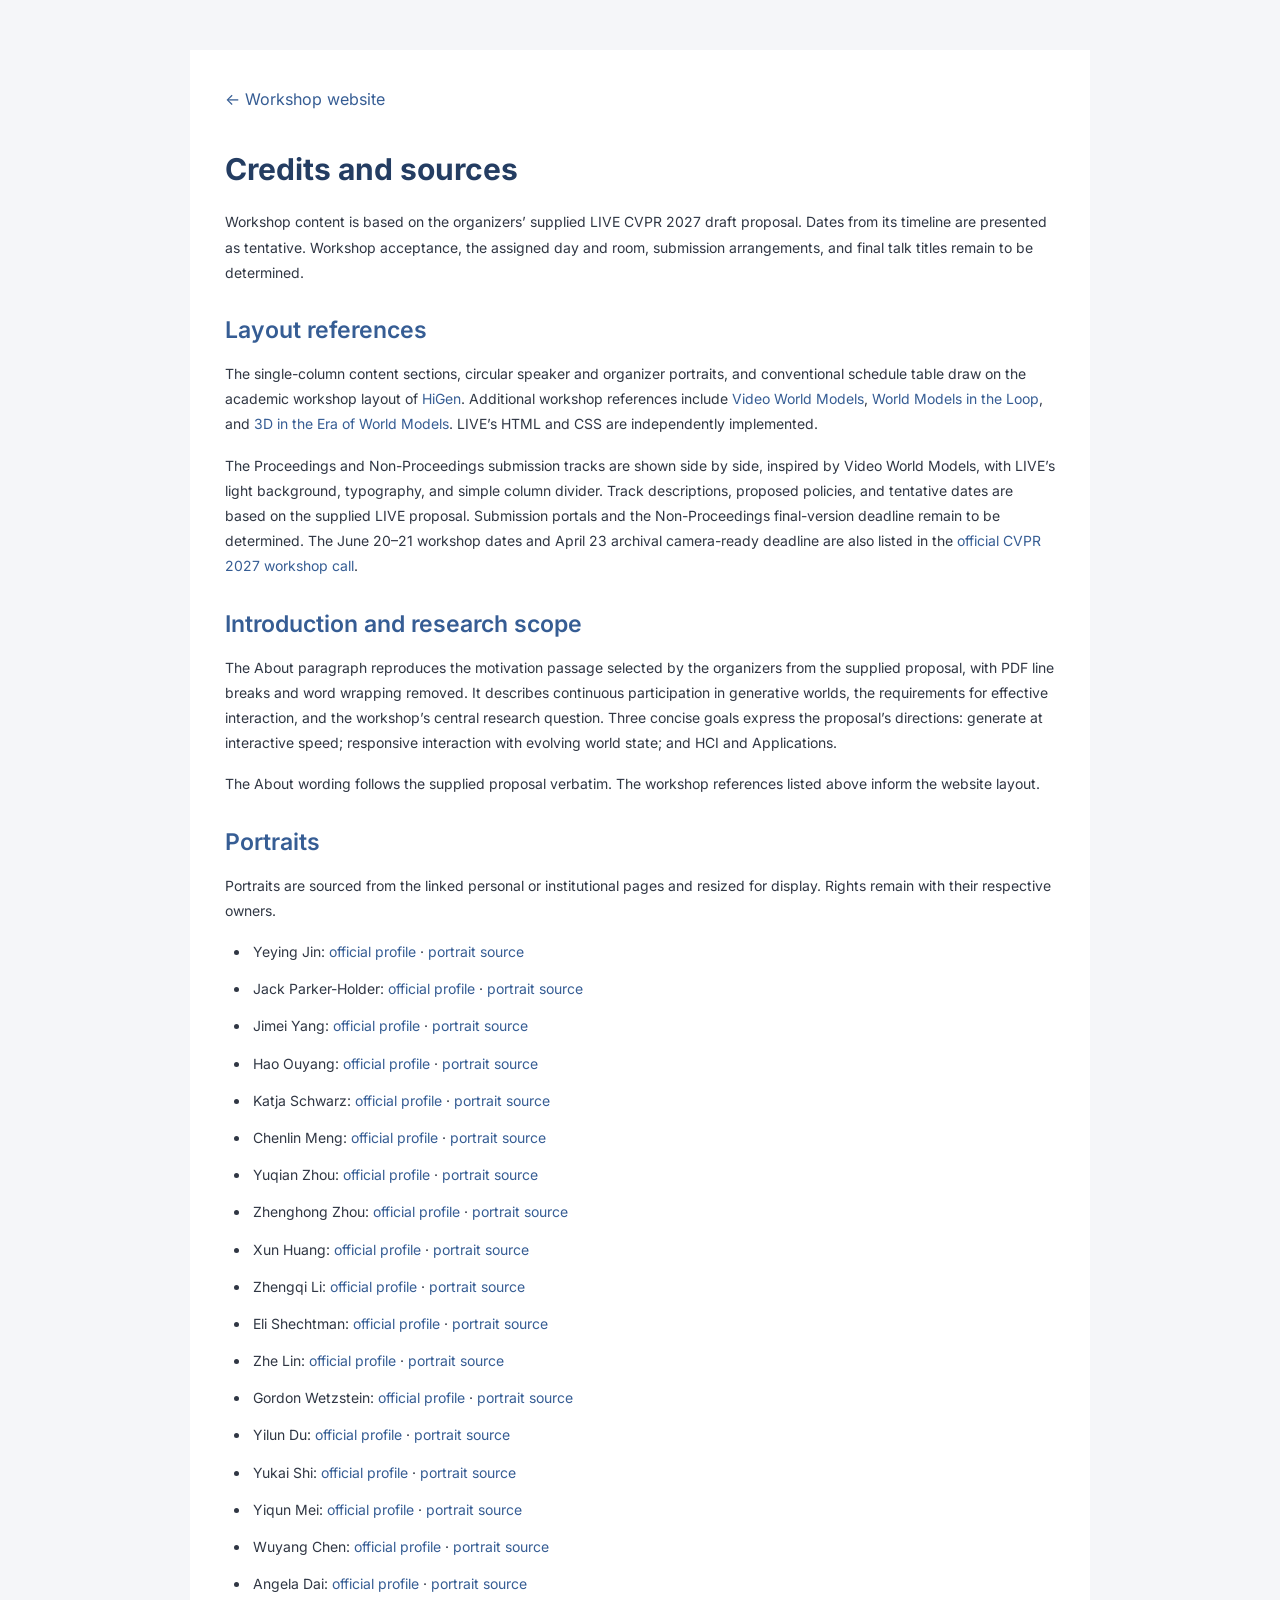
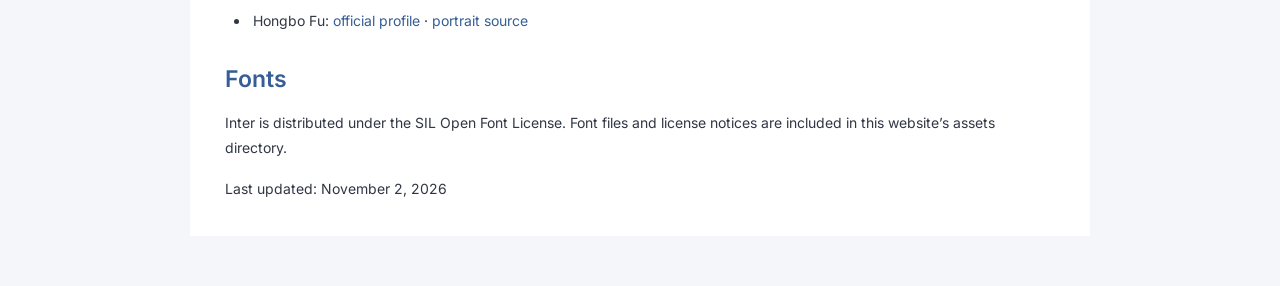
==== credits.html @ 4d847741 "Initial submit" ====
<!doctype html>
<html lang="en"><head><meta charset="utf-8"><meta name="viewport" content="width=device-width, initial-scale=1">
<meta name="robots" content="noindex, nofollow"><title>Credits | LIVE Workshop</title>
<link rel="stylesheet" href="assets/fonts/fonts.css"><link rel="stylesheet" href="styles.css?v=text-header-20261102"></head>
<body><main class="credits"><a class="back-link" href="index.html">← Workshop website</a>
<h1>Credits and sources</h1>
<p>Workshop content is based on the organizers’ supplied LIVE CVPR 2027 draft proposal. Dates from its timeline are presented as tentative. Workshop acceptance, the assigned day and room, submission arrangements, and final talk titles remain to be determined.</p>
<h2>Layout references</h2>
<p>The single-column content sections, circular speaker and organizer portraits, and conventional schedule table draw on the academic workshop layout of <a href="https://higen-2025.github.io/">HiGen</a>. Additional workshop references include <a href="https://videoworldmodel-workshop.github.io/">Video World Models</a>, <a href="https://eccv26woop.github.io/">World Models in the Loop</a>, and <a href="https://eccv2026-3d-world-models.github.io/">3D in the Era of World Models</a>. LIVE’s HTML and CSS are independently implemented.</p>
<p>The Proceedings and Non-Proceedings submission tracks are shown side by side, inspired by Video World Models, with LIVE’s light background, typography, and simple column divider. Track descriptions, proposed policies, and tentative dates are based on the supplied LIVE proposal. Submission portals and the Non-Proceedings final-version deadline remain to be determined. The June 20–21 workshop dates and April 23 archival camera-ready deadline are also listed in the <a href="https://cvpr.thecvf.com/Conferences/2027/CallForWorkshops">official CVPR 2027 workshop call</a>.</p>
<h2>Introduction and research scope</h2><p>The About paragraph reproduces the motivation passage selected by the organizers from the supplied proposal, with PDF line breaks and word wrapping removed. It describes continuous participation in generative worlds, the requirements for effective interaction, and the workshop’s central research question. Three concise goals express the proposal’s directions: generate at interactive speed; responsive interaction with evolving world state; and HCI and Applications.</p>
<p>The About wording follows the supplied proposal verbatim. The workshop references listed above inform the website layout.</p>
<h2>Portraits</h2><p>Portraits are sourced from the linked personal or institutional pages and resized for display. Rights remain with their respective owners.</p><ul><li>Yeying Jin: <a href="https://jinyeying.github.io/">official profile</a> · <a href="https://jinyeying.github.io/images/yeying.jpg">portrait source</a></li>
<li>Jack Parker-Holder: <a href="https://jparkerholder.github.io/">official profile</a> · <a href="https://videoworldmodel-workshop.github.io/images/jack_parker_holder.png">portrait source</a></li>
<li>Jimei Yang: <a href="https://jimeiyang.github.io/">official profile</a> · <a href="https://jimeiyang.github.io/contents/jimeiyang.jpg">portrait source</a></li>
<li>Hao Ouyang: <a href="https://ken-ouyang.github.io/">official profile</a> · <a href="https://ken-ouyang.github.io/images_new/hao_1.jpg">portrait source</a></li>
<li>Katja Schwarz: <a href="https://katjaschwarz.github.io/">official profile</a> · <a href="https://katjaschwarz.github.io/assets/img/prof_pic.jpg?2bc651bc829a3066238ff67006ebf85c">portrait source</a></li>
<li>Chenlin Meng: <a href="https://cs.stanford.edu/~chenlin/">official profile</a> · <a href="https://cs.stanford.edu/~chenlin/public/chenlin.png">portrait source</a></li>
<li>Yuqian Zhou: <a href="https://yzhouas.github.io/">official profile</a> · <a href="https://yzhouas.github.io/images/profilephoto.jpeg">portrait source</a></li>
<li>Zhenghong Zhou: <a href="https://zhouzhenghong-gt.github.io/">official profile</a> · <a href="https://zhouzhenghong-gt.github.io/images/person1.png">portrait source</a></li>
<li>Xun Huang: <a href="https://www.xunhuang.me/">official profile</a> · <a href="https://www.xunhuang.me/imgs/profile-photo.jpg">portrait source</a></li>
<li>Zhengqi Li: <a href="https://zhengqili.github.io/">official profile</a> · <a href="https://zhengqili.github.io/images/zhengqi_3.jpg">portrait source</a></li>
<li>Eli Shechtman: <a href="https://research.adobe.com/person/eli-shechtman/">official profile</a> · <a href="https://research.adobe.com/wp-content/uploads/2015/10/Eli_Shechtman_May13-copy-1024x972.jpg">portrait source</a></li>
<li>Zhe Lin: <a href="https://research.adobe.com/person/zhe-lin/">official profile</a> · <a href="https://research.adobe.com/wp-content/uploads/2015/10/person-zhe-lin.jpg">portrait source</a></li>
<li>Gordon Wetzstein: <a href="https://web.stanford.edu/~gordonwz/">official profile</a> · <a href="https://web.stanford.edu/~gordonwz/images/gordon_wetzstein_small.jpg">portrait source</a></li>
<li>Yilun Du: <a href="https://yilundu.github.io/">official profile</a> · <a href="https://yilundu.github.io/images/yilun8_avatar.jpg">portrait source</a></li>
<li>Yukai Shi: <a href="https://shiyukai26.github.io/info/">official profile</a> · <a href="https://shiyukai26.github.io/info/images/yukai.jpg">portrait source</a></li>
<li>Yiqun Mei: <a href="https://yiqunmei.net/">official profile</a> · <a href="https://yiqunmei.net/assets/image/large.gif">portrait source</a></li>
<li>Wuyang Chen: <a href="https://delta-lab-ai.github.io/people.html">official profile</a> · <a href="https://delta-lab-ai.github.io/images/wuyang_chen.jpg">portrait source</a></li>
<li>Angela Dai: <a href="https://www.3dunderstanding.org/team.html">official profile</a> · <a href="https://www.3dunderstanding.org/team/00_angela_dai/picture.jpg">portrait source</a></li>
<li>Hongbo Fu: <a href="https://hongbofu.people.ust.hk/">official profile</a> · <a href="https://hongbofu.people.ust.hk/images/hongbo_2019.jpg">portrait source</a></li></ul>
<h2>Fonts</h2><p>Inter is distributed under the SIL Open Font License. Font files and license notices are included in this website’s assets directory.</p>
<p>Last updated: November 2, 2026</p></main></body></html>
---- assets/fonts/fonts.css ----
@font-face {
  font-family: 'Inter';
  font-style: normal;
  font-weight: 400;
  font-display: swap;
  src: url(./inter-400.ttf) format('truetype');
}

@font-face {
  font-family: 'Inter';
  font-style: normal;
  font-weight: 500;
  font-display: swap;
  src: url(./inter-500.ttf) format('truetype');
}

@font-face {
  font-family: 'Inter';
  font-style: normal;
  font-weight: 600;
  font-display: swap;
  src: url(./inter-600.ttf) format('truetype');
}

@font-face {
  font-family: 'Inter';
  font-style: normal;
  font-weight: 700;
  font-display: swap;
  src: url(./inter-700.ttf) format('truetype');
}

@font-face {
  font-family: 'Space Grotesk';
  font-style: normal;
  font-weight: 700;
  font-display: swap;
  src: url(./space-grotesk-700.ttf) format('truetype');
}
---- styles.css ----
:root { --text:#303744; --muted:#667085; --accent:#365d94; --line:#dce2eb; --background:#f5f6f9; }
* { box-sizing:border-box; }
html { scroll-behavior:smooth; scroll-padding-top:86px; }
body { margin:0; background:var(--background); color:var(--text); font:16px/1.8 'Inter',Arial,sans-serif; }
a { color:var(--accent); text-decoration:none; }
a:hover { text-decoration:underline; text-underline-offset:3px; }
a:focus-visible,button:focus-visible { outline:3px solid var(--accent); outline-offset:5px; }
p { margin:0 0 16px; } p:last-child { margin-bottom:0; }
h1,h2,h3 { line-height:1.35; }
h2 { color:var(--accent); font-size:29px; font-weight:600; text-align:center; margin:0 0 25px; }
h3 { font-size:20px; color:var(--accent); font-weight:600; margin:28px 0 12px; }
img { max-width:100%; } ul { margin:12px 0 20px; padding-left:25px; } li { padding-left:3px; margin-bottom:12px; } strong { font-weight:600; }
.sr-only { position:absolute; width:1px; height:1px; padding:0; margin:-1px; overflow:hidden; clip:rect(0,0,0,0); white-space:nowrap; border:0; }
.skip-link { position:fixed; top:-70px; left:20px; padding:10px 16px; background:white; z-index:101; } .skip-link:focus { top:10px; }
.site-nav { position:sticky; top:0; background:#fff; border-bottom:1px solid var(--line); z-index:100; }
.nav-links { min-height:64px; display:flex; justify-content:center; align-items:center; flex-wrap:wrap; gap:36px; padding:10px 24px; }
.nav-links a { color:#394150; font-size:15px; font-weight:600; padding:6px 0; } .nav-links a:hover { color:var(--accent); }
.menu-toggle { display:none; font:inherit; color:var(--text); border:0; background:transparent; }
.workshop-header { max-width:1180px; margin:auto; text-align:center; }
.hero-inner { padding:54px 24px 34px; }
.hero-copy { max-width:1000px; margin:auto; }
.edition { font-size:20px; margin-bottom:14px; font-weight:500; color:#465469; }
.workshop-header h1 { font-size:42px; line-height:1.3; letter-spacing:-.8px; font-weight:700; margin:0; color:#243d62; }
.conference { font-size:24px; color:#5b677a; margin:20px 0 12px; }
.event-info { max-width:850px; font-size:15px; font-weight:500; margin:0 auto; color:var(--accent); }
.hero-actions { display:flex; justify-content:center; flex-wrap:wrap; gap:12px; margin-top:24px; }
.hero-actions a { display:inline-flex; align-items:center; justify-content:center; min-height:44px; padding:9px 20px; border:1px solid var(--accent); border-radius:4px; font-size:14px; font-weight:600; line-height:1.6; }
.hero-actions a:hover { text-decoration:none; }
.hero-primary { background:var(--accent); color:#fff; } .hero-primary:hover { background:#294b7c; }
.hero-secondary { background:transparent; color:var(--accent); } .hero-secondary:hover { background:#e9eef6; }
.section { width:calc(100% - 48px); max-width:1100px; margin:28px auto; padding:36px 40px; background:#fff; border:1px solid #edf0f5; border-radius:8px; }
.about p { text-align:justify; }
.research-directions { margin:23px 0 27px; border-top:1px solid var(--line); }
.research-direction { display:grid; grid-template-columns:265px minmax(0,1fr); gap:24px; padding:17px 0; border-bottom:1px solid var(--line); }
.research-direction h3 { font-size:17px; margin:0; line-height:1.6; }
.research-direction p { font-size:14px; line-height:1.75; text-align:left; margin:0; }
.section-note { color:var(--muted); font-size:14px; line-height:1.75; } .centered { text-align:center; }
.people { display:flex; flex-wrap:wrap; justify-content:center; align-items:flex-start; gap:30px; margin-top:30px; }
.person { width:143px; text-align:center; }
.person-portrait { display:block; width:112px; height:112px; margin:0 auto 13px; }
.person-portrait img { display:block; width:100%; height:100%; object-fit:cover; object-position:50% 30%; border-radius:50%; border:1px solid #e1e5ed; }
.person h3 { font-size:14px; font-weight:600; margin:0; line-height:1.5; }
.person h3 a { color:#303744; } .person h3 a:hover { color:var(--accent); }
.affiliation { font-size:12px; color:var(--muted); margin:5px 0 0; line-height:1.6; }
.speakers { gap:28px; margin-bottom:8px; } .speakers .person { width:146px; }
.organizers { gap:32px 28px; } .organizers .person { width:172px; }
.organizers .person-portrait { width:106px; height:106px; } .organizers .person h3 { font-size:15px; }
.table-wrap { width:100%; overflow-x:auto; }
table { width:100%; border-collapse:collapse; font-size:14px; line-height:1.65; }
thead th { background:#edf1f7; color:#36557f; font-weight:600; text-align:left; padding:13px 16px; }
tbody td,tbody th { border-bottom:1px solid var(--line); padding:12px 16px; text-align:left; vertical-align:top; }
.schedule th:first-child { width:145px; white-space:nowrap; }
.schedule tbody th { color:#465469; font-size:13px; font-weight:400; font-variant-numeric:tabular-nums; }
.schedule th:last-child { width:205px; } .schedule tbody tr:nth-child(even) { background:#fafbfd; }
.schedule .session-break { background:#edf2f8!important; }
.session-title { display:block; margin-top:3px; color:var(--muted); font-size:12px; }
.after-table { margin-top:20px; }
.dates { width:100%; max-width:790px; margin:10px 0 0; }
.dates th { font-weight:400; padding-left:0; } .dates td { color:var(--muted); width:185px; padding-right:0; white-space:nowrap; }
.submission-tracks { display:grid; grid-template-columns:repeat(2,minmax(0,1fr)); gap:32px; margin-top:32px; padding-top:27px; border-top:1px solid var(--line); }
.track-column { min-width:0; display:flex; flex-direction:column; }
.track-column + .track-column { border-left:1px solid var(--line); padding-left:32px; }
.track-column h3 { margin:0 0 17px; font-size:21px; }
.track-column p,.track-requirements { font-size:14px; line-height:1.8; }
.track-requirements { margin:0 0 21px; padding-left:20px; }
.track-requirements li { margin-bottom:9px; }
.track-details { margin-top:auto; }
.track-details h4 { font-size:15px; font-weight:600; margin:0 0 9px; }
.track-dates { font-size:13px; line-height:1.7; margin:0; }
.track-dates th,.track-dates td { padding-top:10px; padding-bottom:10px; }
.track-dates td { width:136px; padding-left:12px; }
.track-portal { margin-top:20px; }
.track-portal strong { color:var(--accent); font-weight:600; }
.track-portal span { display:block; color:var(--muted); font-size:12px; margin-top:3px; }
.track-timing { margin:26px 0 0; padding-top:17px; border-top:1px solid var(--line); }
.contact { text-align:center; } .contact a { overflow-wrap:anywhere; }
footer { text-align:center; font-size:12px; color:var(--muted); padding:20px 24px 35px; line-height:2; }
.credits { max-width:900px; margin:50px auto; padding:35px; background:#fff; }
.credits h1 { color:#243d62; font-size:30px; } .credits h2 { font-size:23px; text-align:left; margin:30px 0 15px; }
.credits p,.credits li { font-size:14px; } .back-link { display:inline-block; margin-bottom:15px; }
@media(max-width:1100px) {
  .speakers .person { width:calc((100% - 56px) / 3); max-width:240px; }
  .organizers .person { width:calc((100% - 84px) / 4); }
  .workshop-header h1 { font-size:38px; }
}
@media(max-width:760px) {
  html { scroll-padding-top:72px; }
  .menu-toggle { display:block; width:100%; padding:14px 24px; font-size:15px; cursor:pointer; }
  .nav-links { display:none; min-height:auto; padding:6px 24px 18px; gap:12px 28px; }
  .nav-links.open { display:flex; } .nav-links a { font-size:14px; }
  .hero-inner { padding:36px 24px 18px; }
  .hero-copy { max-width:none; }
  .edition { font-size:18px; margin-bottom:13px; }
  .workshop-header h1 { font-size:32px; letter-spacing:-.5px; }
  .workshop-header h1 br { display:none; } .workshop-header h1 span::after { content:' '; }
  .hero-actions { gap:10px; margin-top:23px; }
  .hero-actions a { flex:1 1 150px; font-size:13px; padding:9px 12px; }
  .conference { font-size:20px; margin-top:18px; } .event-info { font-size:14px; }
  .section { width:calc(100% - 28px); margin:22px auto; padding:28px 25px; }
  h2 { font-size:25px; margin-bottom:20px; } body { font-size:15px; } h3 { font-size:18px; }
  .about p { text-align:left; } .section-note { font-size:13px; }
  .research-directions { margin:22px 0 25px; }
  .research-direction { grid-template-columns:1fr; gap:6px; padding:16px 0; }
  .research-direction h3 { font-size:17px; }
  .people { gap:26px 18px; } .speakers .person { width:calc((100% - 36px) / 3); }
  .person-portrait { width:100px; height:100px; }
  .organizers .person { width:calc((100% - 36px) / 3); } .organizers .person-portrait { width:94px; height:94px; }
  .person h3,.organizers .person h3 { font-size:13px; } .affiliation { font-size:11px; }
  .schedule { min-width:595px; font-size:13px; } .schedule th:first-child { width:115px; } .schedule th:last-child { width:155px; }
  .schedule tbody th { font-size:12px; } thead th,tbody td,tbody th { padding:11px 12px; }
  .dates { font-size:13px; } .dates td { width:145px; }
  .submission-tracks { grid-template-columns:1fr; gap:27px; margin-top:27px; }
  .track-column + .track-column { border-left:0; padding-left:0; border-top:1px solid var(--line); padding-top:27px; }
  .track-column h3 { font-size:20px; }
}
@media(max-width:440px) {
  .workshop-header h1 { font-size:28px; } .conference { font-size:18px; }
  .event-info { font-size:13px; max-width:none; margin-inline:0; } .section { padding:26px 20px; }
  .people { gap:24px 16px; } .speakers .person,.organizers .person { width:calc((100% - 16px) / 2); }
  .speakers .person-portrait { width:108px; height:108px; } .organizers .person-portrait { width:100px; height:100px; }
  .dates { font-size:12px; } .dates td { width:127px; padding-left:10px; }
  .credits { margin:20px 14px; padding:24px; }
}
@media(prefers-reduced-motion:reduce) { html { scroll-behavior:auto; } }
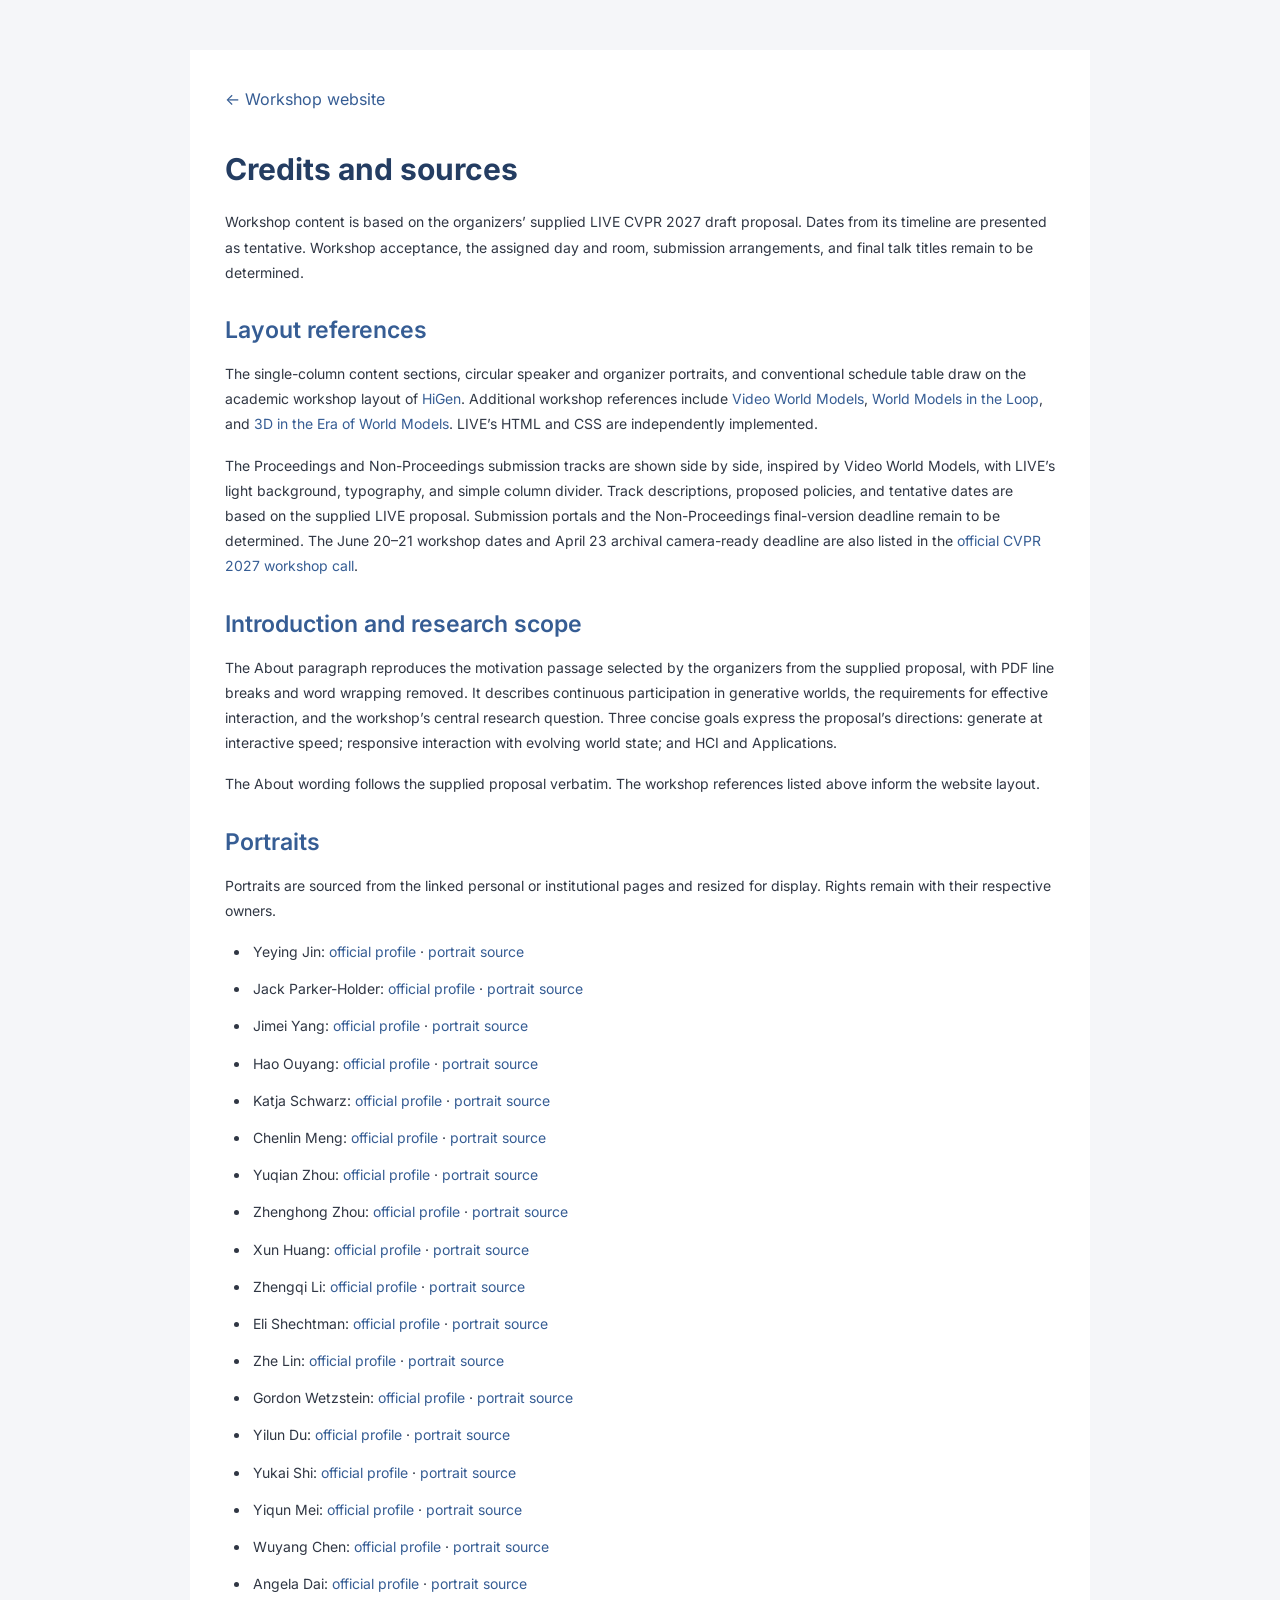
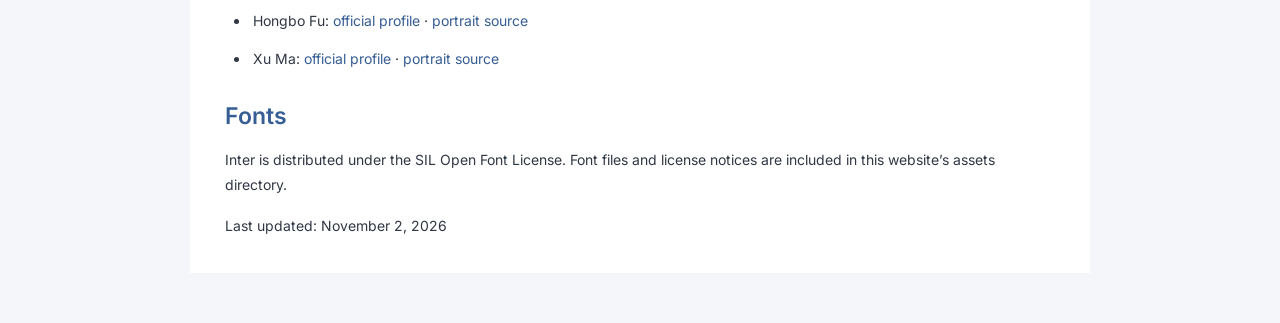
==== commit 0656159c: "Add Xu Ma to workshop organizers from the updated proposal" ====
--- a/credits.html
+++ b/credits.html
@@ -28,6 +28,7 @@
 <li>Yiqun Mei: <a href="https://yiqunmei.net/">official profile</a> · <a href="https://yiqunmei.net/assets/image/large.gif">portrait source</a></li>
 <li>Wuyang Chen: <a href="https://delta-lab-ai.github.io/people.html">official profile</a> · <a href="https://delta-lab-ai.github.io/images/wuyang_chen.jpg">portrait source</a></li>
 <li>Angela Dai: <a href="https://www.3dunderstanding.org/team.html">official profile</a> · <a href="https://www.3dunderstanding.org/team/00_angela_dai/picture.jpg">portrait source</a></li>
-<li>Hongbo Fu: <a href="https://hongbofu.people.ust.hk/">official profile</a> · <a href="https://hongbofu.people.ust.hk/images/hongbo_2019.jpg">portrait source</a></li></ul>
+<li>Hongbo Fu: <a href="https://hongbofu.people.ust.hk/">official profile</a> · <a href="https://hongbofu.people.ust.hk/images/hongbo_2019.jpg">portrait source</a></li>
+<li>Xu Ma: <a href="https://ma-xu.github.io/">official profile</a> · <a href="https://ma-xu.github.io/images/123.png">portrait source</a></li></ul>
 <h2>Fonts</h2><p>Inter is distributed under the SIL Open Font License. Font files and license notices are included in this website’s assets directory.</p>
 <p>Last updated: November 2, 2026</p></main></body></html>
--- a/styles.css
+++ b/styles.css
@@ -42,7 +42,11 @@
 .person h3 { font-size:14px; font-weight:600; margin:0; line-height:1.5; }
 .person h3 a { color:#303744; } .person h3 a:hover { color:var(--accent); }
 .affiliation { font-size:12px; color:var(--muted); margin:5px 0 0; line-height:1.6; }
-.speakers { gap:28px; margin-bottom:8px; } .speakers .person { width:146px; }
+.speakers { max-width:800px; margin:28px auto 4px; gap:34px 28px; }
+.speakers .person { width:calc((100% - 84px) / 4); }
+.speakers .person-portrait { width:120px; height:120px; margin-bottom:12px; }
+.speakers .person h3 { font-size:15px; }
+.speakers .affiliation { margin-top:6px; line-height:1.6; text-wrap:balance; }
 .organizers { gap:32px 28px; } .organizers .person { width:172px; }
 .organizers .person-portrait { width:106px; height:106px; } .organizers .person h3 { font-size:15px; }
 .table-wrap { width:100%; overflow-x:auto; }
@@ -79,7 +83,7 @@
 .credits h1 { color:#243d62; font-size:30px; } .credits h2 { font-size:23px; text-align:left; margin:30px 0 15px; }
 .credits p,.credits li { font-size:14px; } .back-link { display:inline-block; margin-bottom:15px; }
 @media(max-width:1100px) {
-  .speakers .person { width:calc((100% - 56px) / 3); max-width:240px; }
+  .speakers .person h3 { font-size:14px; }
   .organizers .person { width:calc((100% - 84px) / 4); }
   .workshop-header h1 { font-size:38px; }
 }
@@ -105,7 +109,7 @@
   .people { gap:26px 18px; } .speakers .person { width:calc((100% - 36px) / 3); }
   .person-portrait { width:100px; height:100px; }
   .organizers .person { width:calc((100% - 36px) / 3); } .organizers .person-portrait { width:94px; height:94px; }
-  .person h3,.organizers .person h3 { font-size:13px; } .affiliation { font-size:11px; }
+  .person h3,.speakers .person h3,.organizers .person h3 { font-size:13px; } .affiliation { font-size:11px; }
   .schedule { min-width:595px; font-size:13px; } .schedule th:first-child { width:115px; } .schedule th:last-child { width:155px; }
   .schedule tbody th { font-size:12px; } thead th,tbody td,tbody th { padding:11px 12px; }
   .dates { font-size:13px; } .dates td { width:145px; }
